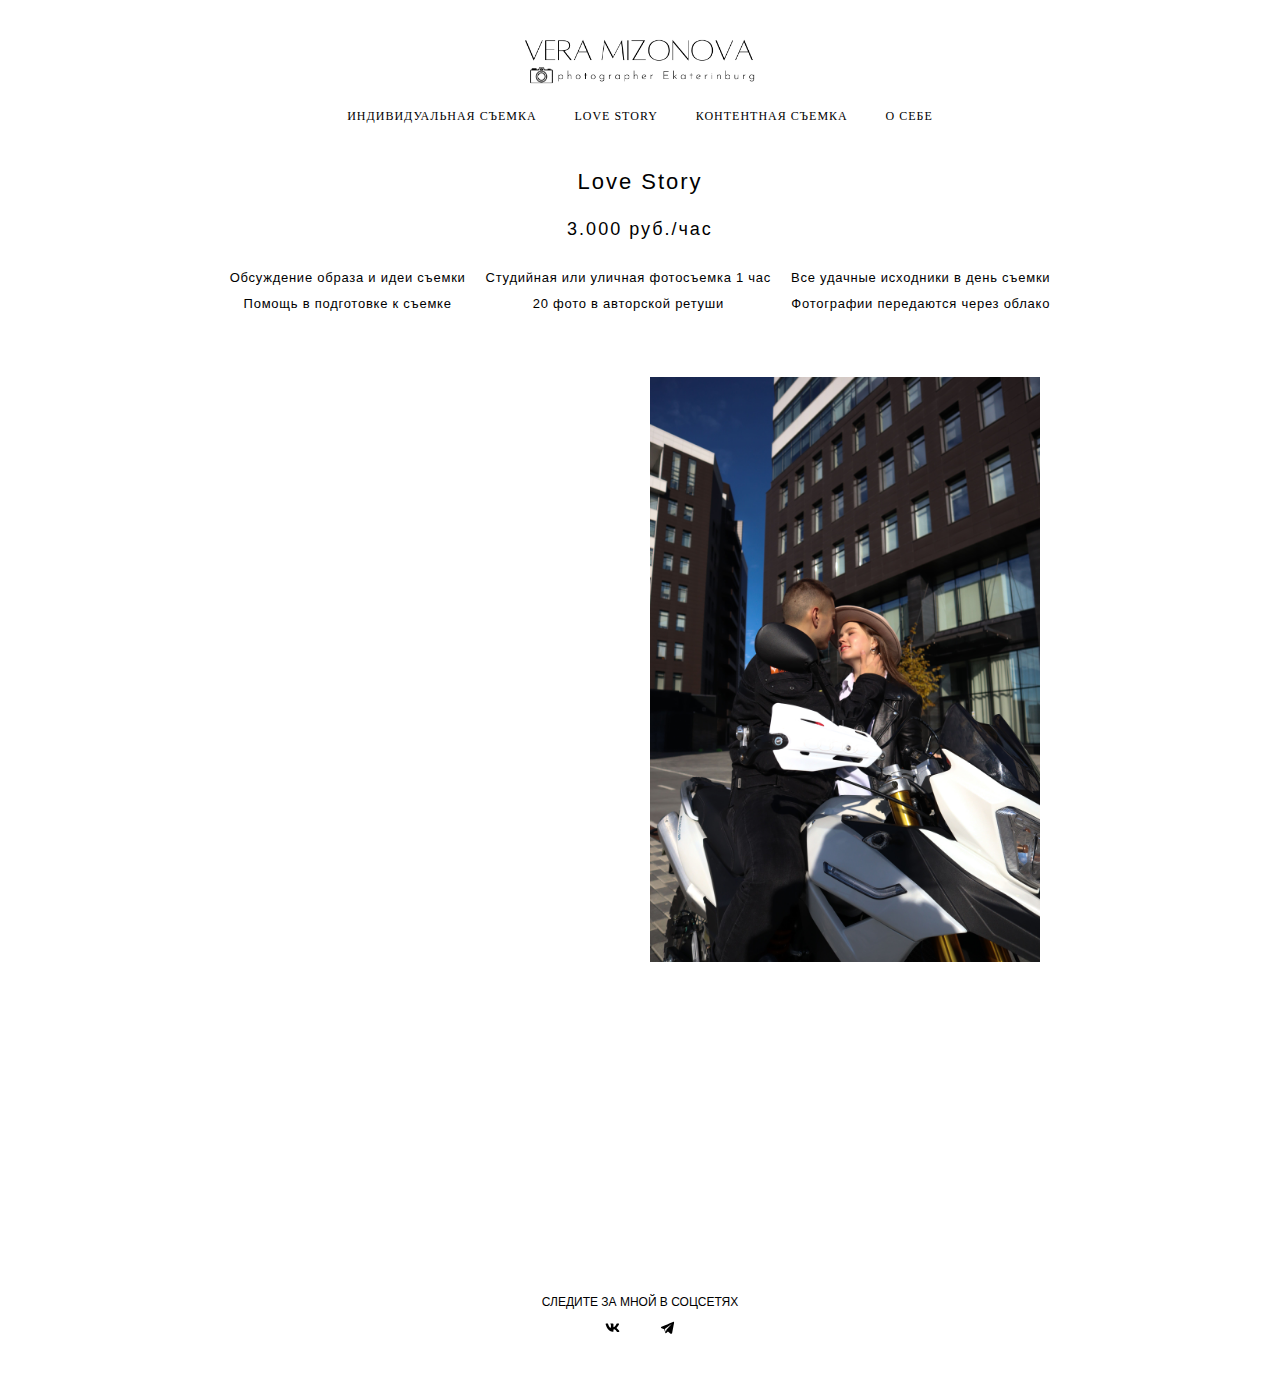
==== lovestory.html @ 2388aeb0 "Add files via upload" ====
<!DOCTYPE html>
<html lang="en">
<head>
    <meta charset="UTF-8">
    <meta http-equiv="X-UA-Compatible" content="IE=edge">
    <meta name="viewport" content="width=device-width, initial-scale=1.0">
    <title>foto_by_mizonova</title>
    <link rel="stylesheet" href="https://unpkg.com/swiper@8/swiper-bundle.min.css"/>
    <link rel="stylesheet" href="css/style.css">
</head>
<body>
    <div class="site-container container">
        <header class="header">
            <a href="index.html" class="header__logo"></a>
            <nav class="header__nav">
                <ul class="header__list">
                    <li class="list-item">
                        <a href="individual.html" class="list-link">Индивидуальная съемка</a>
                    </li>
                    <li class="list-item">
                        <a href="lovestory.html" class="list-link">Love Story</a>
                    </li>
                    <li class="list-item">
                        <a href="content.html" class="list-link">Контентная съемка</a>
                    </li>
                    <li class="list-item">
                        <a href="contacts.html" class="list-link">О себе</a>
                    </li>
                </ul>
            </nav>
            <button class="burger btn-reset">
                <span class="burger__line"></span>
            </button>
        </header>
        <section class="lovestory__descr container">
            <h2 class="lovestory__descr-title">Love Story</h2>
            <h3 class="lovestory__descr-subtitle">3.000 руб./час</h3>
            <ul class="lovestory__descr-list">
                <li class="lovestory__descr-list-item">
                    Обсуждение образа и идеи съемки
                    <br>
                    Помощь в подготовке к съемке
                </li>
                <li class="lovestory__descr-list-item">
                    Студийная или уличная фотосъемка 1 час
                    <br>
                    20 фото в авторской ретуши
                </li>
                <li class="lovestory__descr-list-item">
                    Все удачные исходники в день съемки
                    <br>
                    Фотографии передаются через облако
                </li>
            </ul>
        </section>
        <section class="lovestory__portfolio container">
            <ul class="lovestory__portfolio__list lovestory-grid">
                <li class="lovestory__portfolio__item">
                    <img src="img/25.jpg" alt="" class="lovestory__portfolio__img">
                </li>
                <li class="lovestory__portfolio__item">
                    <img src="img/21.jpg" alt="" class="lovestory__portfolio__img">
                </li>
                <li class="lovestory__portfolio__item">
                    <img src="img/16.jpg" alt="" class="lovestory__portfolio__img">
                </li>
                <li class="lovestory__portfolio__item">
                    <img src="img/26.jpg" alt="" class="lovestory__portfolio__img">
                </li>
            </ul>
        </section>
       
       
        <section class="social container">
            <h2 class="social__title">Следите за мной в соцсетях</h2>
            <ul class="social__list">
                <li class="social__item">
                    <a href="https://vk.com/foto_by_mizonova" class="social__link social__link-vk"></a>
                </li>
                <li class="social__item">
                    <a href="https://t.me/Mizonova_Foto" class="social__link social__link-tm"></a>
                </li>
            </ul>
        </section>
    </div>
    <script src="https://unpkg.com/swiper@8/swiper-bundle.min.js"></script>
    <script src="js/script.js"></script>
</body>
</html>
---- css/style.css ----
@import 'variables.css';
@import 'fonts.css';
@import 'global.css';
@import 'normalize.css';
@import 'overall.css';

@import 'components/header.css';
@import 'components/main.css';
@import 'components/descr.css';
@import 'components/portfolio.css';
@import 'components/social.css';
@import 'components/individual-descr.css';
@import 'components/individual__portfolio.css';

@import 'components/lovestory__descr.css';
@import 'components/lovestory__portfolio.css';

@import 'components/content__descr.css';
@import 'components/content__portfolio.css';

@import 'components/contacts.css';
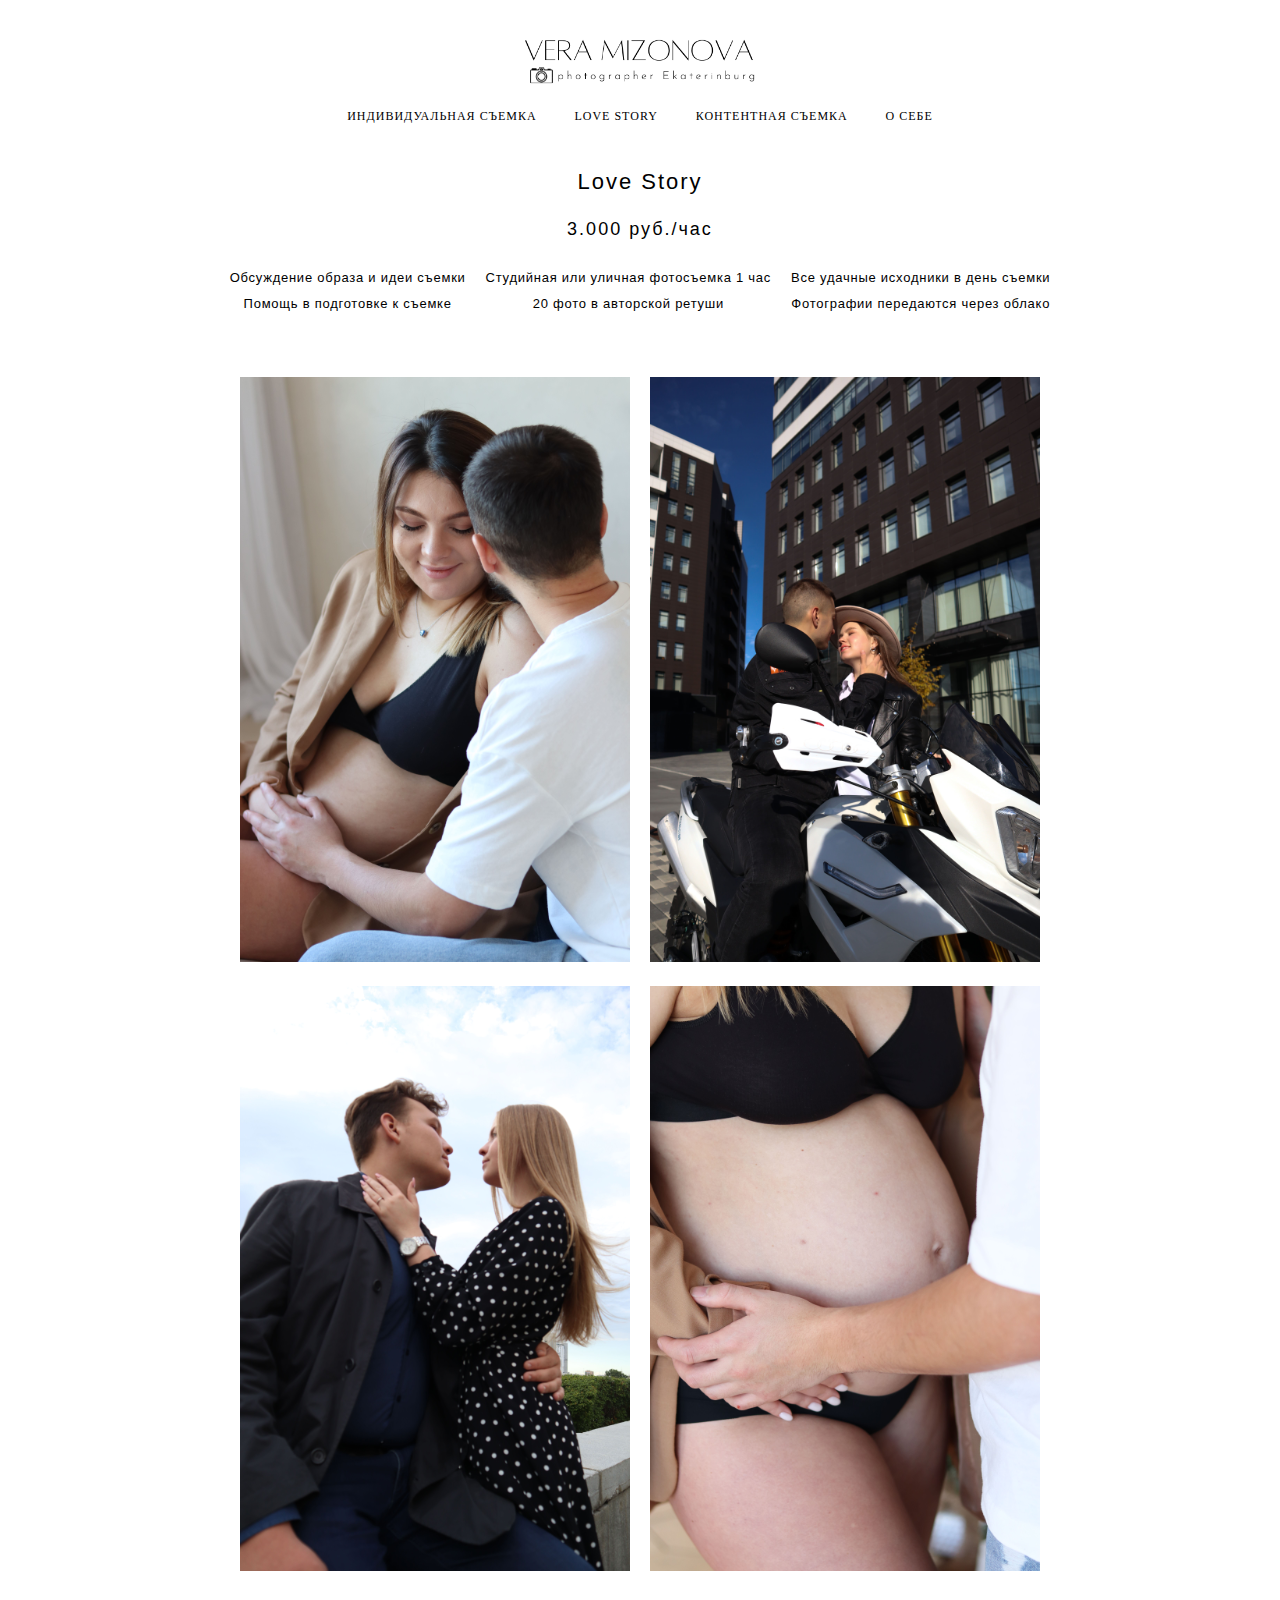
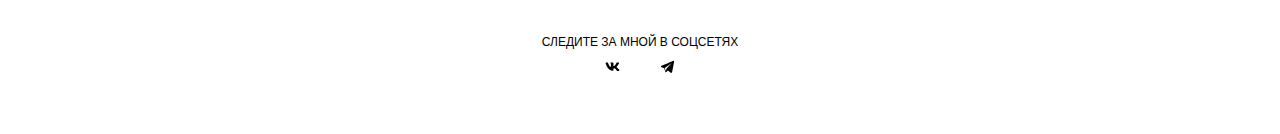
==== commit 933e1951: "Update lovestory.html" ====
--- a/lovestory.html
+++ b/lovestory.html
@@ -56,16 +56,16 @@
         <section class="lovestory__portfolio container">
             <ul class="lovestory__portfolio__list lovestory-grid">
                 <li class="lovestory__portfolio__item">
-                    <img src="img/25.jpg" alt="" class="lovestory__portfolio__img">
+                    <img src="img/25.JPG" alt="" class="lovestory__portfolio__img">
                 </li>
                 <li class="lovestory__portfolio__item">
                     <img src="img/21.jpg" alt="" class="lovestory__portfolio__img">
                 </li>
                 <li class="lovestory__portfolio__item">
-                    <img src="img/16.jpg" alt="" class="lovestory__portfolio__img">
+                    <img src="img/16.JPG" alt="" class="lovestory__portfolio__img">
                 </li>
                 <li class="lovestory__portfolio__item">
-                    <img src="img/26.jpg" alt="" class="lovestory__portfolio__img">
+                    <img src="img/26.JPG" alt="" class="lovestory__portfolio__img">
                 </li>
             </ul>
         </section>
@@ -86,4 +86,4 @@
     <script src="https://unpkg.com/swiper@8/swiper-bundle.min.js"></script>
     <script src="js/script.js"></script>
 </body>
-</html>+</html>
